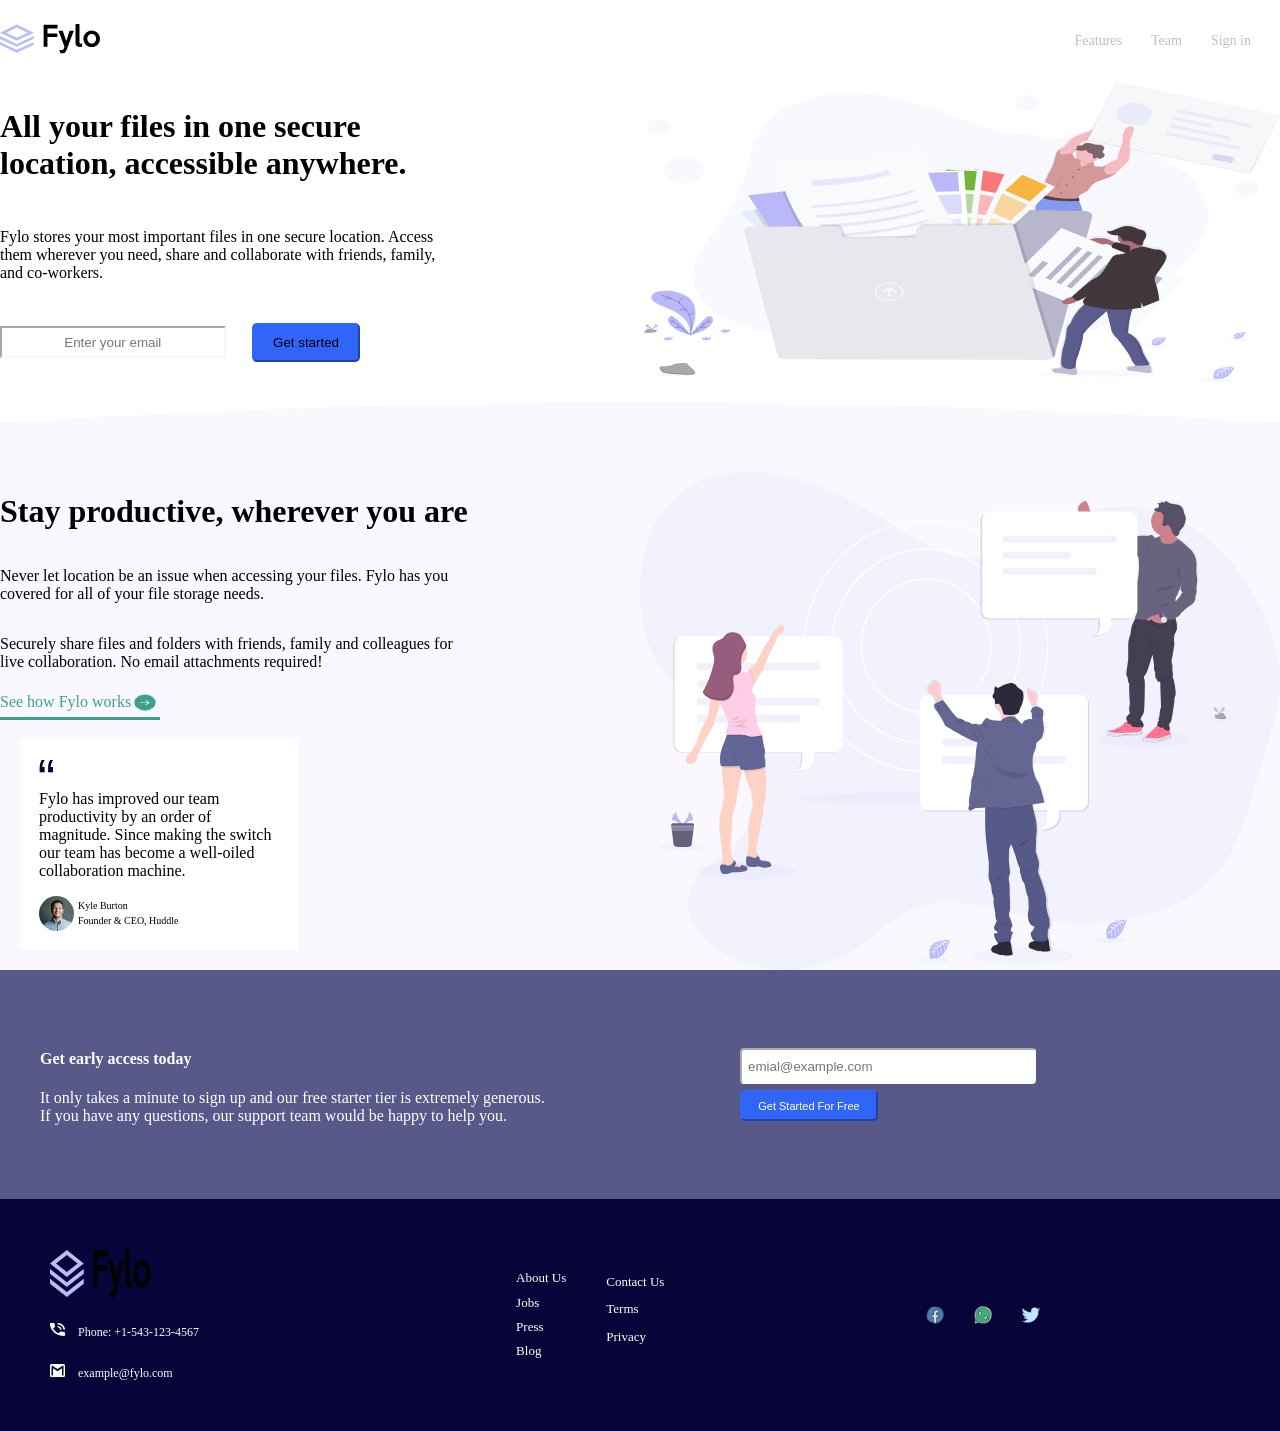
==== project camp/index.html @ cbba4acf "Add files via upload" ====
<!DOCTYPE html>
<html>
<head>
    <meta charset='utf-8'>
    <meta http-equiv='X-UA-Compatible' content='IE=edge'>
    <title>css task</title>
    <meta name='viewport' content='width=device-width, initial-scale=1'>
   <link rel="stylesheet" href="css project Camp.css">
</head>
<body>




<div class="page"> 
    <div class="header">
    <div class="logo">
        <img src="images/logo.svg" alt="logo icon">
        </div>
    <ul class="links">
    <li>Features</li>
    <li>Team</li>
    <li>Sign in</li> 
    </ul>
    </div>
    <div class="main-area">
    <div class="content">
        <div class="cont1"><h1>All your files in one secure <br> location, accessible anywhere.</h1>
        <p>Fylo stores your most important files in one secure location. 
            Access <br> them wherever you need, share and collaborate with friends, 
            family, <br> and co-workers.
        </p>
        <div>
            <input type="text" placeholder="Enter your email" class="child1">
        <input type="button" value="Get started" class="child2">
        </div>
        
    </div>
    
        
        <img src="images/illustration-1.svg" alt="">
    </div>
    
    <div class="sidebar">
        
        <!-- <img src="images/bg-curve-desktop.svg" alt="" id="center-img"> -->
        <div class="sid-continare">
            <h1>Stay productive, wherever you are</h1>
            <p>
                Never let location be an issue when accessing your files. Fylo has you <br>

    covered for all of your file storage needs.
    
            </p>
            <p>Securely share files and folders with friends, family and colleagues for <br>
                live collaboration. No email attachments required!
                </p>
                <div class="div1">
                    <p>See how Fylo works</p>
                    <img src="images/icon-arrow.svg" alt="" width="5" height="10">
                
                </div>
                
                <div class="div2">
                    <img src="images/icon-quotes.svg" alt="" width="15" height="15">
                    <p>Fylo has improved our team productivity by an order of magnitude. Since 
                        making the switch our team has become a well-oiled collaboration machine.</p>
                    <div class="div3">
                        <img src="images/avatar-testimonial.jpg" alt="">
                        <div class="div4">
                        <p>Kyle Burton</p>
                        <p>Founder & CEO, Huddle</p>
                        </div>
                        
                    </div>
                </div>
        </div>
       
            <img src="images/illustration-2.svg" alt="" class="illustration-2">

    </div>
    </div>
    <div class="section3">
        <div class="childone-sec3">
            <h4>Get early access today</h4>
            <p>
                It only takes a minute to sign up and our free starter tier is extremely generous. <br>

                If you have any questions, our support team would be happy to help you.

            </p>
        </div>
        <div class="child2-sec3">
            <input type="text" placeholder="emial@example.com">
            <input type="button" value="Get Started For Free">
        </div>


    </div>
    <div class="footer">

    <div class="contact">
        <img src="images/logo.svg" alt="" width="100px" height="50px">
        <div class="phone">
            <img src="images/icon-phone.svg" alt="" width="15px" height="13px">
            Phone: +1-543-123-4567
            
        </div>
        <div class="email">
            <img src="images/icon-email.svg" alt="" width="15px" height="13px">
            example@fylo.com
        </div>

    </div>
    <div class="list-about">

        <ul>
            <li>About Us</li>
            <li>Jobs</li>
            <li>Press</li>
            <li>Blog</li>
        </ul>
        <ul>
            <li>Contact Us</li>
            <li>Terms</li>
            <li>Privacy</li>
            <li></li>
        </ul>

    </div>
    <div class="icon-media">
        <img src="images/icons8-facebook-48.png" alt="">
        <img src="images/icons8-whatsapp-48.png" alt="">
        <img src="images/icons8-twitter-40.png" alt="">
    </div>
    </div>
</div>
<!-- # Front-end Style Guide

## Colors

### Primary

-   Very Dark Blue: rgb(7, 4, 57)
-   Desaturated Blue: rgb(88, 89, 137)

### Accent

-   Bright Blue: rgb(48, 101, 248)
-   Moderate Cyan: rgb(60, 159, 143)

### Neutral

-   Light Grayish Blue: rgb(246, 246, 254)
-   Light Gray: rgb(191, 191, 191) -->

    
</body>
</html>
---- project camp/css project Camp.css ----
body{
    margin: 0px;
   }
   .parent .child .title{
    color: red;
}
.parent .title{
    color: blue;
}
.parent > p , .title{
    color: green;
}
.Task2 p{
    padding: 20px;
font-size: 30px;
font-weight: bold;
text-shadow: aqua;
text-shadow: 1px 1px red, 2px 2px #3fbdbd, 3px 3px #7878e5;
}
.Task3 .one{
    text-transform: uppercase;
    font-weight: bold;
}
.Task3 .two{
    text-transform: capitalize;
    font-weight: bold;
}
.Task3 .three{
    
    font-weight: bold;
}
.Parent{
    width: 800px;
    
}
 .child1{
    width: auto;
/* height: auto; */
gap: 15px;
background-color: blanchedalmond;

text-align: center;
margin: 15px 0 15px 0;
}
 .child2{
    width: calc(99% / 3);
/* height: auto; */

padding: 10px;
gap: 15px;
background-color: blanchedalmond;
text-align: center;
margin: 15px 0 15px 0;
display: inline-block;
}
 .child3{
    width: calc(99% / 2);
/* height: auto; */
gap: 15px;
background-color: blanchedalmond;
text-align: center;
margin: 15px 0 15px 0;
display: inline-block;
}
 .child4{
    width: calc(98% / 4);
/* height: auto; */
gap: 15px;
background-color: blanchedalmond;
text-align: center;
margin: 15px 0 15px 0;
display: inline-block;
}
.box{
    display: block;
    width: 100%;
    height: 100%    ;
}
.box .shadow{
top: 50%;
left: 50%;
transform: translate(-50%,-50%);
width: 100px;
height: 100px;
position: absolute;
background-color: beige;
border-radius: 0px 46px;
box-shadow: inset 0px 0px 17px 0px black;
display: block;
}
:root {
--mainColor: #d4e6e4;
--mainPadding: 10px;
} 
/* .cont{
display: block;
width: 100%;
height: auto;
} */
.cont div {
width: 365px;
height: 16px;
border: 2px solid var(--mainColor);
color: var(--mainColor);
padding: var(--mainPadding);
margin: 13px;



}

.page{

width: 100%;
height: auto;

display: flex;
flex-direction: column;
flex-wrap: wrap;
align-content: stretch;
}
.header{
display: flex;
flex-direction: row;
flex-wrap: wrap;
justify-content: space-between;
align-items: center;

}
.logo img{

width: 100px;
height: auto;
}
.links{
display: flex;
flex-direction: row;
flex-wrap: wrap;
align-content: space-between;
list-style: none;
width: 80%;
justify-content: flex-end;
}
.links li{
padding-right: 29px;
direction: ltr;
float: right;
font-size: 14px;
color: rgb(191, 191, 191);
}
.main-area{
display: flex;
flex-direction: column;
justify-content: space-between;
gap: 20px;

}
.content , .sidebar{
width: auto;
height: 300px;
display: flex;

}
.content img {
width: 50%;


}
.content .cont1{
width: 50%;
display: flex;
flex-direction: column;
flex-wrap: wrap;
align-content: flex-start;
justify-content: space-around;
}
.content .cont1 div input:first-child{
width: 50%;

margin-right: 22px;
height: 26px;
background-color: white;
border-color: rgb(246, 246, 254);

}
.content .cont1 div input:nth-child(2){
width: 25%;

background-color: rgb(48, 101, 248);
border-radius: 5px;
border-color: rgb(48, 101, 248);


}
.sidebar{
display: flex;
flex-direction: row;
flex-wrap: nowrap;
justify-content: space-between;
background-image: url(images/bg-curve-desktop.svg);
background-repeat: no-repeat;
background-size: cover;
background-position: center;
height: auto;
padding-top: 70px;
}
.sidebar .illustration-2{
width: 50%;
}
.sidebar .sid-continare{
display: flex;
flex-direction: column;
}
.sidebar .sid-continare .div1{
display: flex;
width: 160px;
height: 30px;
color: #3da08f;
flex-direction: row;
flex-wrap: wrap;
align-content: center;
align-items: center;
border-bottom-style: solid;

}
.sidebar .sid-continare .div1 img{
width: 28px;
height: 21px;
}
.div2{
width: 240px;
height: auto;
display: flex;
flex-direction: column;
flex-wrap: wrap;
justify-content: space-evenly;
align-items: flex-start;
margin: 20px;
padding: 19px;
background-color: white;
}
.div3{
display: flex;
flex-direction: row;
flex-wrap: wrap;
justify-content: flex-start;
}
.div3 > img{
width: 35px;
height: 35px;
border-radius: 20px;
}
.div4 > p{

font-size: 10px;
margin: 4px;
}
.section3{
display: flex;
background-color: rgb(88, 89, 137);
color: white;
flex-direction: row;
flex-wrap: wrap;
align-items: center;

}
.section3 .childone-sec3 {
width: 45%;
padding: 40px;
font-family: cursive;

}
.section3 .child2-sec3{
width: 30%;
padding: 40px;
display: flex;
flex-direction: column;
flex-wrap: wrap;
align-content: center;
justify-content: space-evenly;
gap: 6px;

}
.section3 .child2-sec3 input:first-child{
border-color: white;
width: 280px;
height: 20px;
border-radius: 4px;
padding: 6px;


}
.section3 .child2-sec3 input:nth-child(2){
border-color: rgb(48, 101, 248);
width: 138px;
height: 31px;
border-radius: 13px;
padding: 6px;
font-size: 11px;
background-color: rgb(48, 101, 248);
color: white;
border-radius: 5px;

}
.footer{
display: flex;
flex-direction: row;
justify-content: flex-start;
background-color: rgb(7, 4, 57);

font-family: cursive;
padding: 20px;
flex-wrap: wrap;
align-items: stretch;
gap: 214px;
}
.contact{
display: flex;
color: white;
flex-direction: column;
flex-wrap: wrap;
justify-content: space-around;
align-items: flex-start;
gap: 24px;
padding: 30px;}
.contact img{
padding-right: 10px;
}
.contact .phone , .email{
font-size: 12px;

}
.list-about{
display: flex;
padding: 33px;
color: white;
}
.list-about ul{
display: flex;
flex-direction: column;
flex-wrap: wrap;
justify-content: space-evenly;
gap: 6px;
}
.list-about ul li{
list-style: none;

font-size: 13px;
cursor: pointer;
}
.icon-media{
display: flex;
align-items: center;

}
.icon-media img{
width: 20px;
height: 20px;
padding: 14px;
cursor: pointer;

}
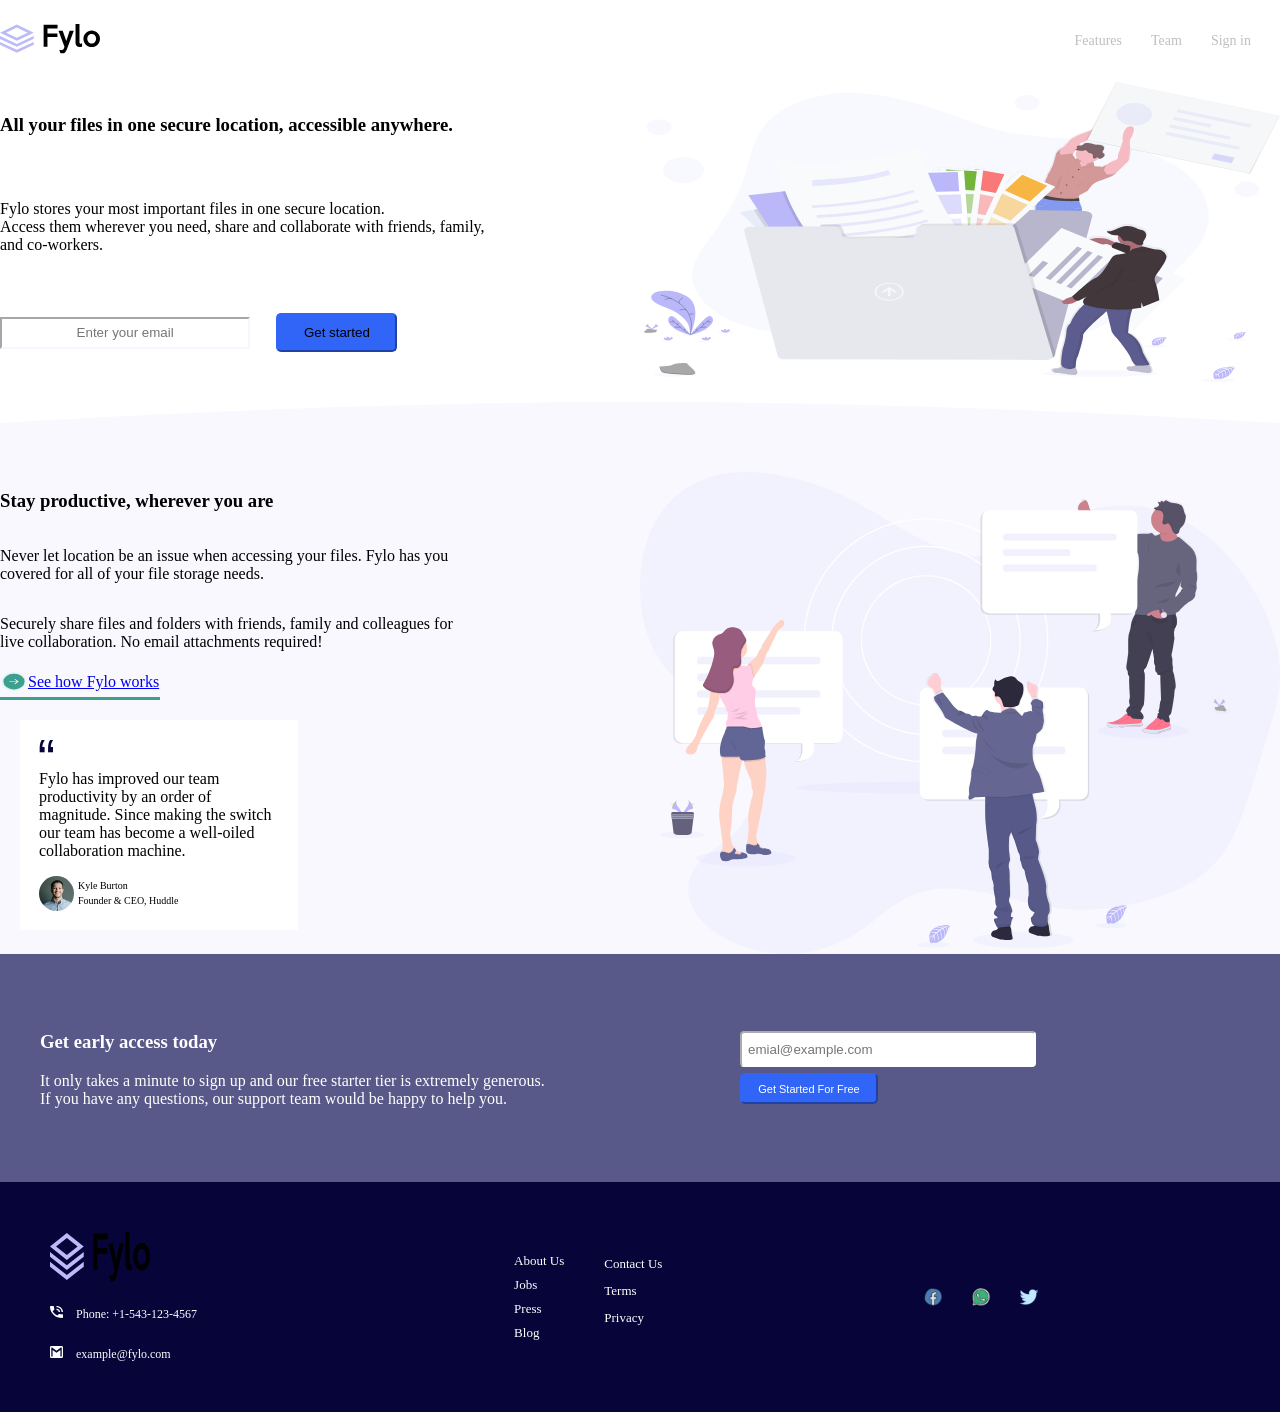
==== commit 133d46c3: "Add files via upload" ====
--- a/project camp/index.html
+++ b/project camp/index.html
@@ -25,9 +25,9 @@
     </div>
     <div class="main-area">
     <div class="content">
-        <div class="cont1"><h1>All your files in one secure <br> location, accessible anywhere.</h1>
-        <p>Fylo stores your most important files in one secure location. 
-            Access <br> them wherever you need, share and collaborate with friends, 
+        <div class="cont1"><h3>All your files in one secure location,  accessible anywhere.</h3>
+        <p>Fylo stores your most important files in one secure location. <br>
+            Access  them wherever you need, share and collaborate with friends, 
             family, <br> and co-workers.
         </p>
         <div>
@@ -43,9 +43,9 @@
     
     <div class="sidebar">
         
-        <!-- <img src="images/bg-curve-desktop.svg" alt="" id="center-img"> -->
+        
         <div class="sid-continare">
-            <h1>Stay productive, wherever you are</h1>
+            <h3>Stay productive, wherever you are</h3>
             <p>
                 Never let location be an issue when accessing your files. Fylo has you <br>
 
@@ -56,8 +56,9 @@
                 live collaboration. No email attachments required!
                 </p>
                 <div class="div1">
-                    <p>See how Fylo works</p>
+                    
                     <img src="images/icon-arrow.svg" alt="" width="5" height="10">
+                    <a href="@">See how Fylo works</a> 
                 
                 </div>
                 
@@ -82,7 +83,7 @@
     </div>
     <div class="section3">
         <div class="childone-sec3">
-            <h4>Get early access today</h4>
+            <h3>Get early access today</h3>
             <p>
                 It only takes a minute to sign up and our free starter tier is extremely generous. <br>
 
@@ -102,12 +103,12 @@
     <div class="contact">
         <img src="images/logo.svg" alt="" width="100px" height="50px">
         <div class="phone">
-            <img src="images/icon-phone.svg" alt="" width="15px" height="13px">
+            <img src="images/icon-phone.svg" alt="" width="13px" height="12px">
             Phone: +1-543-123-4567
             
         </div>
         <div class="email">
-            <img src="images/icon-email.svg" alt="" width="15px" height="13px">
+            <img src="images/icon-email.svg" alt="" width="13px" height="12px">
             example@fylo.com
         </div>
 
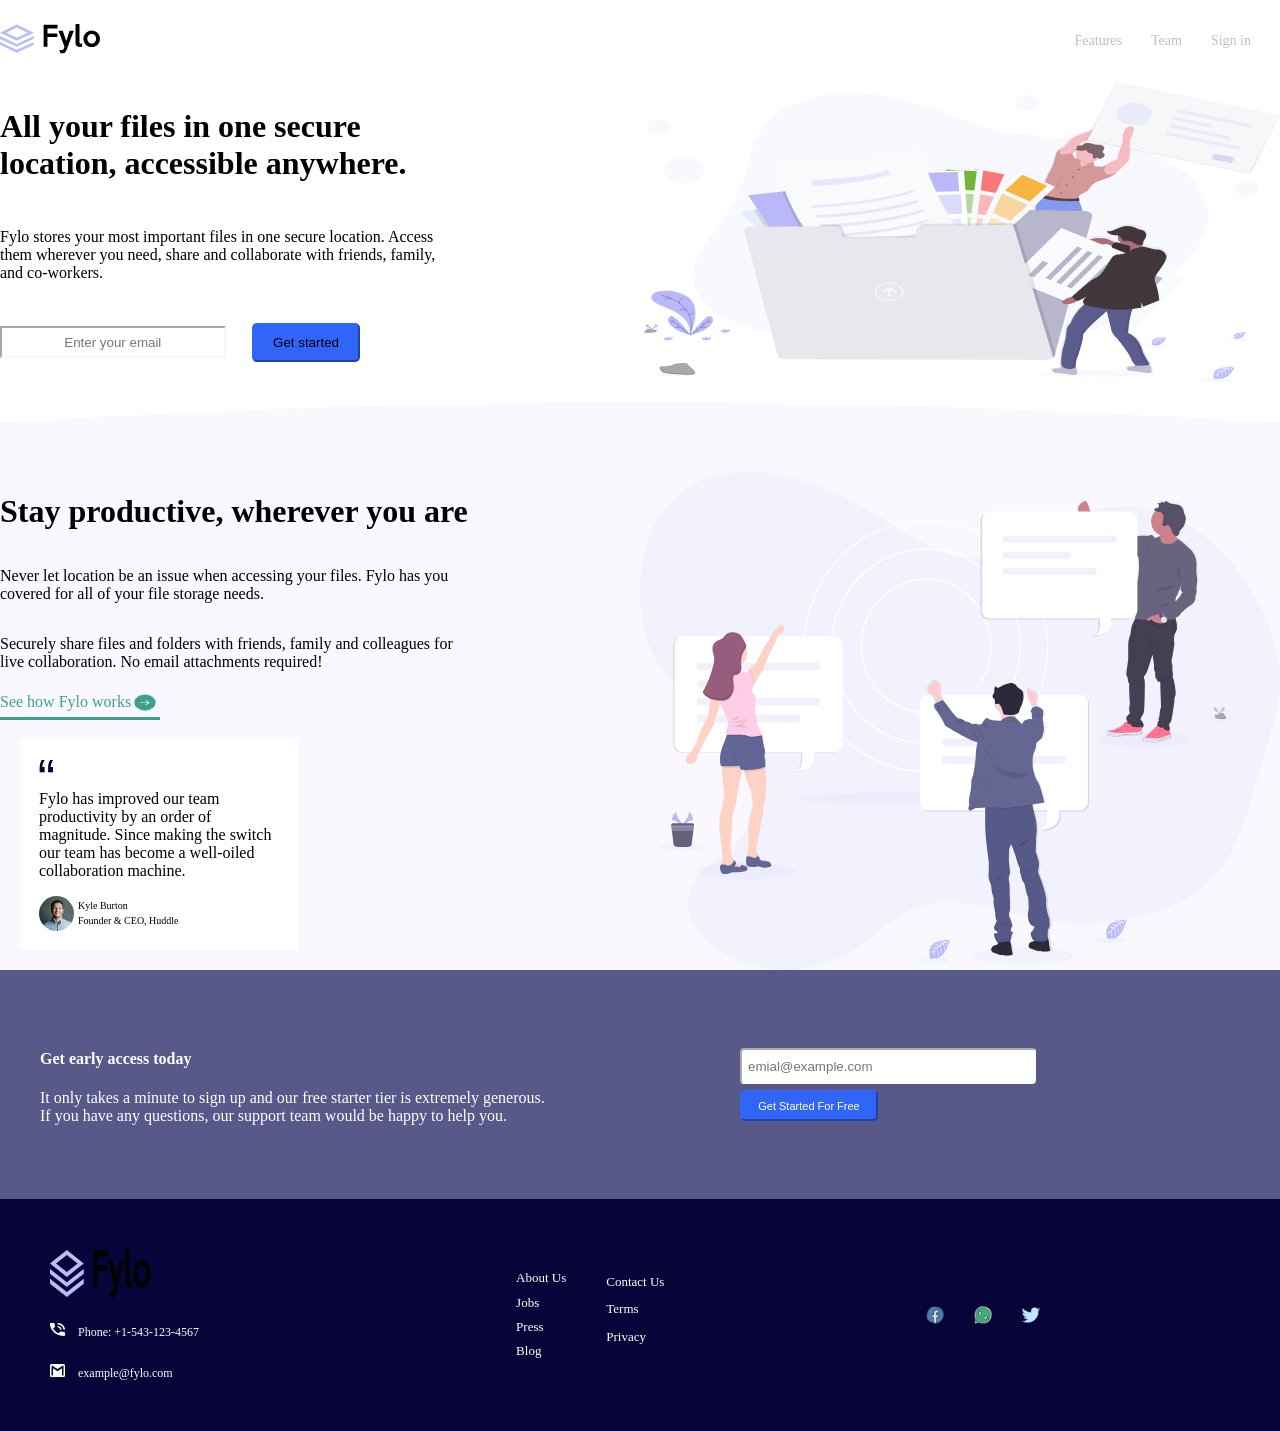
==== commit 0e2c9b2a: "Add files via upload" ====
--- a/project camp/index.html
+++ b/project camp/index.html
@@ -25,9 +25,9 @@
     </div>
     <div class="main-area">
     <div class="content">
-        <div class="cont1"><h3>All your files in one secure location,  accessible anywhere.</h3>
-        <p>Fylo stores your most important files in one secure location. <br>
-            Access  them wherever you need, share and collaborate with friends, 
+        <div class="cont1"><h1>All your files in one secure <br> location, accessible anywhere.</h1>
+        <p>Fylo stores your most important files in one secure location. 
+            Access <br> them wherever you need, share and collaborate with friends, 
             family, <br> and co-workers.
         </p>
         <div>
@@ -43,9 +43,9 @@
     
     <div class="sidebar">
         
-        
+        <!-- <img src="images/bg-curve-desktop.svg" alt="" id="center-img"> -->
         <div class="sid-continare">
-            <h3>Stay productive, wherever you are</h3>
+            <h1>Stay productive, wherever you are</h1>
             <p>
                 Never let location be an issue when accessing your files. Fylo has you <br>
 
@@ -56,9 +56,8 @@
                 live collaboration. No email attachments required!
                 </p>
                 <div class="div1">
-                    
+                    <p>See how Fylo works</p>
                     <img src="images/icon-arrow.svg" alt="" width="5" height="10">
-                    <a href="@">See how Fylo works</a> 
                 
                 </div>
                 
@@ -83,7 +82,7 @@
     </div>
     <div class="section3">
         <div class="childone-sec3">
-            <h3>Get early access today</h3>
+            <h4>Get early access today</h4>
             <p>
                 It only takes a minute to sign up and our free starter tier is extremely generous. <br>
 
@@ -103,12 +102,12 @@
     <div class="contact">
         <img src="images/logo.svg" alt="" width="100px" height="50px">
         <div class="phone">
-            <img src="images/icon-phone.svg" alt="" width="13px" height="12px">
+            <img src="images/icon-phone.svg" alt="" width="15px" height="13px">
             Phone: +1-543-123-4567
             
         </div>
         <div class="email">
-            <img src="images/icon-email.svg" alt="" width="13px" height="12px">
+            <img src="images/icon-email.svg" alt="" width="15px" height="13px">
             example@fylo.com
         </div>
 
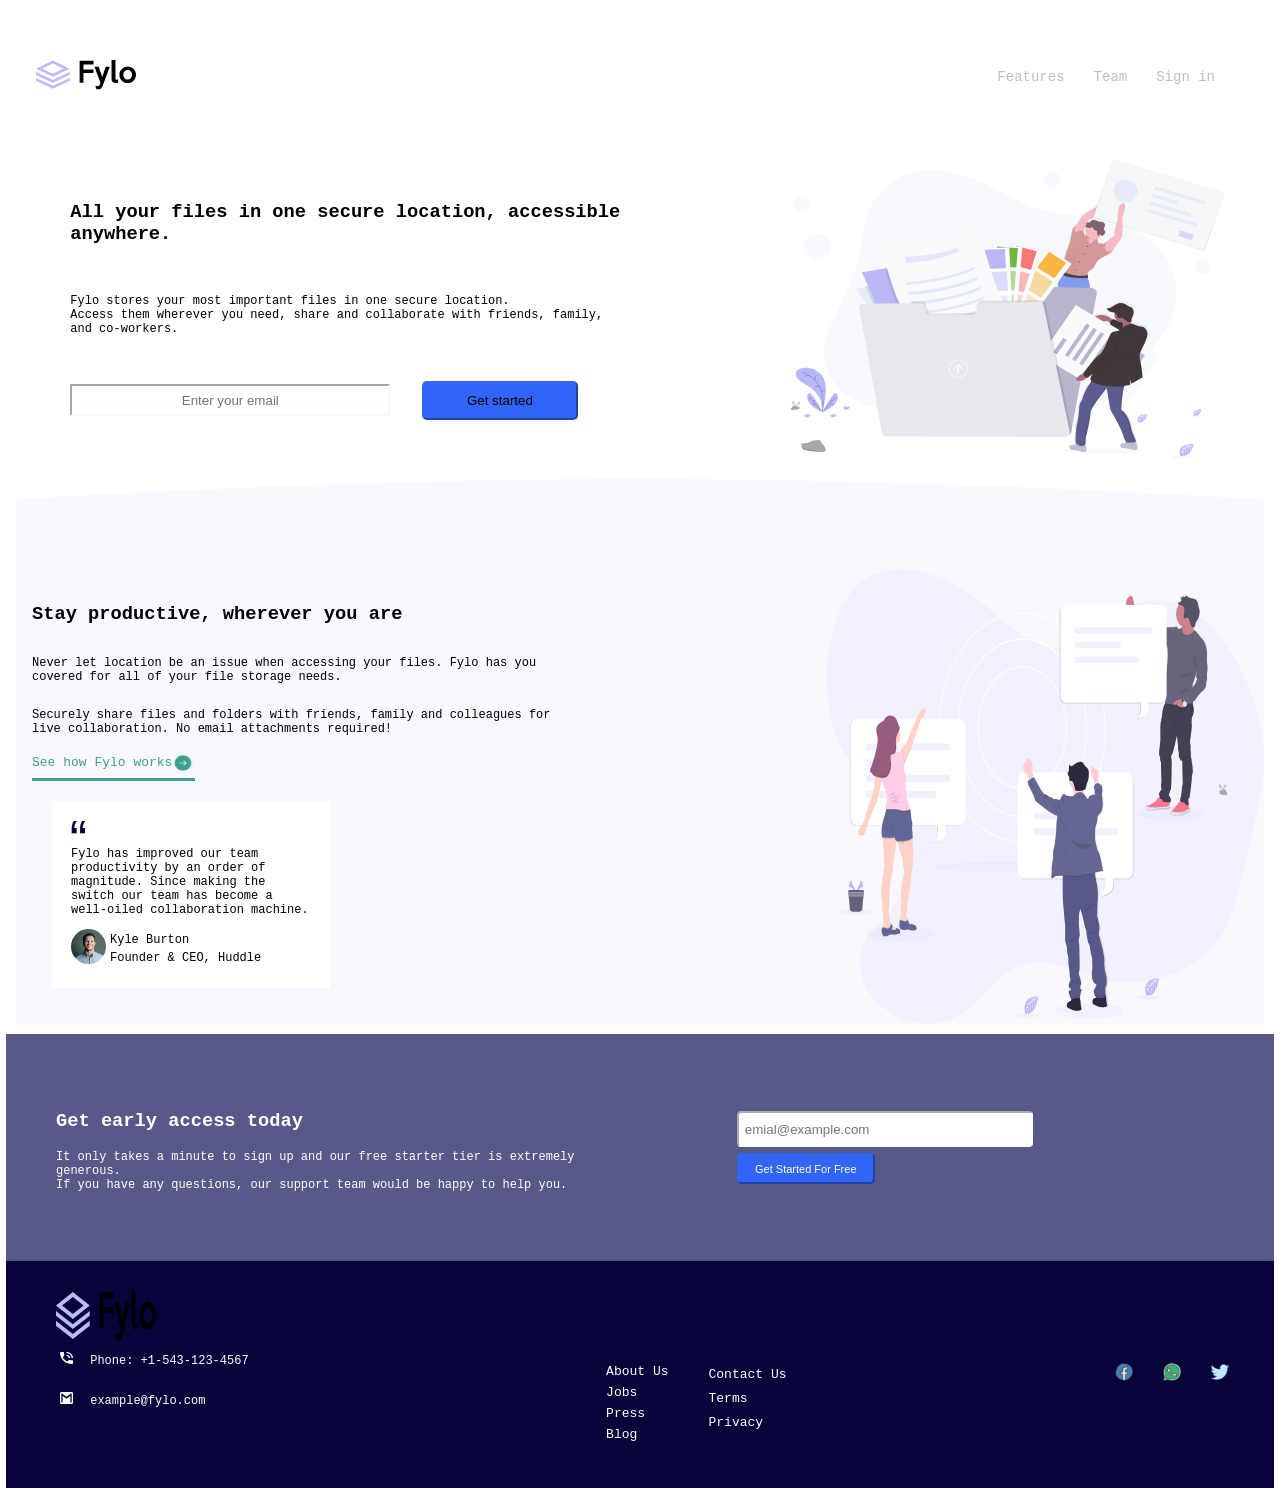
==== commit 3bbfcdb7: "Add files via upload" ====
--- a/project camp/index.html
+++ b/project camp/index.html
@@ -25,9 +25,9 @@
     </div>
     <div class="main-area">
     <div class="content">
-        <div class="cont1"><h1>All your files in one secure <br> location, accessible anywhere.</h1>
-        <p>Fylo stores your most important files in one secure location. 
-            Access <br> them wherever you need, share and collaborate with friends, 
+        <div class="cont1"><h3>All your files in one secure location,  accessible anywhere.</h3>
+        <p>Fylo stores your most important files in one secure location. <br>
+            Access  them wherever you need, share and collaborate with friends, 
             family, <br> and co-workers.
         </p>
         <div>
@@ -43,9 +43,9 @@
     
     <div class="sidebar">
         
-        <!-- <img src="images/bg-curve-desktop.svg" alt="" id="center-img"> -->
+        
         <div class="sid-continare">
-            <h1>Stay productive, wherever you are</h1>
+            <h3>Stay productive, wherever you are</h3>
             <p>
                 Never let location be an issue when accessing your files. Fylo has you <br>
 
@@ -56,8 +56,9 @@
                 live collaboration. No email attachments required!
                 </p>
                 <div class="div1">
-                    <p>See how Fylo works</p>
+                    
                     <img src="images/icon-arrow.svg" alt="" width="5" height="10">
+                    <a href="@">See how Fylo works</a> 
                 
                 </div>
                 
@@ -82,7 +83,7 @@
     </div>
     <div class="section3">
         <div class="childone-sec3">
-            <h4>Get early access today</h4>
+            <h3>Get early access today</h3>
             <p>
                 It only takes a minute to sign up and our free starter tier is extremely generous. <br>
 
@@ -98,42 +99,47 @@
 
     </div>
     <div class="footer">
+        <img src="images/logo.svg" alt="" width="100px" height="50px">
+        <div class="footer-content">
+            <div class="contact">
+        
+                <div class="phone">
+                    <img src="images/icon-phone.svg" alt="" width="13px" height="12px">
+                    Phone: +1-543-123-4567
+                    
+                </div>
+                <div class="email">
+                    <img src="images/icon-email.svg" alt="" width="13px" height="12px">
+                    example@fylo.com
+                </div>
+        
+            </div>
+            <div class="list-about">
+        
+                <ul>
+                    <li>About Us</li>
+                    <li>Jobs</li>
+                    <li>Press</li>
+                    <li>Blog</li>
+                </ul>
+                <ul>
+                    <li>Contact Us</li>
+                    <li>Terms</li>
+                    <li>Privacy</li>
+                    <li></li>
+                </ul>
+        
+            </div>
+            <div class="icon-media">
+                <img src="images/icons8-facebook-48.png" alt="">
+                <img src="images/icons8-whatsapp-48.png" alt="">
+                <img src="images/icons8-twitter-40.png" alt="">
+            </div>
+            </div>
 
-    <div class="contact">
-        <img src="images/logo.svg" alt="" width="100px" height="50px">
-        <div class="phone">
-            <img src="images/icon-phone.svg" alt="" width="15px" height="13px">
-            Phone: +1-543-123-4567
-            
-        </div>
-        <div class="email">
-            <img src="images/icon-email.svg" alt="" width="15px" height="13px">
-            example@fylo.com
         </div>
 
-    </div>
-    <div class="list-about">
-
-        <ul>
-            <li>About Us</li>
-            <li>Jobs</li>
-            <li>Press</li>
-            <li>Blog</li>
-        </ul>
-        <ul>
-            <li>Contact Us</li>
-            <li>Terms</li>
-            <li>Privacy</li>
-            <li></li>
-        </ul>
-
-    </div>
-    <div class="icon-media">
-        <img src="images/icons8-facebook-48.png" alt="">
-        <img src="images/icons8-whatsapp-48.png" alt="">
-        <img src="images/icons8-twitter-40.png" alt="">
-    </div>
-    </div>
+   
 </div>
 <!-- # Front-end Style Guide
 
--- a/project camp/css project Camp.css
+++ b/project camp/css project Camp.css
@@ -1,7 +1,9 @@
 
    
    body{
-    margin: 0px;
+    margin: 3px;
+    padding: 3px;
+    font-family: 'Courier New', Courier, monospace;
    }
    .parent .child .title{
     color: red;
@@ -122,11 +124,13 @@
 align-content: stretch;
 }
 .header{
-display: flex;
-flex-direction: row;
-flex-wrap: wrap;
-justify-content: space-between;
-align-items: center;
+    display: flex;
+    flex-direction: row;
+    flex-wrap: wrap;
+    justify-content: space-between;
+    align-items: center;
+    padding: 30px;
+
 
 }
 .logo img{
@@ -155,26 +159,33 @@
 flex-direction: column;
 justify-content: space-between;
 gap: 20px;
+padding: 10px;
 
 }
 .content , .sidebar{
-width: auto;
-height: 300px;
-display: flex;
+    width: auto;
+    height: 300px;
+    display: flex;
+    flex-direction: row;
+    justify-content: space-around
 
 }
 .content img {
-width: 50%;
+width: 35%;
 
 
 }
 .content .cont1{
-width: 50%;
-display: flex;
-flex-direction: column;
-flex-wrap: wrap;
-align-content: flex-start;
-justify-content: space-around;
+    width: 50%;
+    display: flex;
+    flex-direction: column;
+    flex-wrap: wrap;
+    align-content: flex-start;
+    justify-content: space-around;
+    padding: 15px;
+}
+.content .cont1 p{
+font-size: 12px;
 }
 .content .cont1 div input:first-child{
 width: 50%;
@@ -204,30 +215,40 @@
 background-size: cover;
 background-position: center;
 height: auto;
-padding-top: 70px;
+padding-top: 90px;
 }
 .sidebar .illustration-2{
-width: 50%;
+width: 35%;
 }
 .sidebar .sid-continare{
 display: flex;
 flex-direction: column;
+padding: 16px
+}
+.sidebar .sid-continare p{
+    font-size: 12px;
 }
 .sidebar .sid-continare .div1{
-display: flex;
-width: 160px;
-height: 30px;
-color: #3da08f;
-flex-direction: row;
-flex-wrap: wrap;
-align-content: center;
-align-items: center;
-border-bottom-style: solid;
+    display: flex;
+    width: 163px;
+    height: 30px;
+    color: #3da08f;
+    flex-direction: row-reverse;
+    flex-wrap: wrap;
+    align-content: center;
+    align-items: center;
+    border-bottom-style: solid;
+    justify-content: flex-end;
 
 }
 .sidebar .sid-continare .div1 img{
-width: 28px;
-height: 21px;
+    width: 22px;
+    height: 20px;
+}
+.sidebar .sid-continare .div1 a{
+    text-decoration: none;
+    color: #3da08f;
+    font-size: 13px;
 }
 .div2{
 width: 240px;
@@ -264,13 +285,17 @@
 flex-direction: row;
 flex-wrap: wrap;
 align-items: center;
+padding: 10px;
 
 }
 .section3 .childone-sec3 {
 width: 45%;
 padding: 40px;
-font-family: cursive;
-
+
+
+}
+.section3 .childone-sec3 p{
+    font-size: 12px;
 }
 .section3 .child2-sec3{
 width: 30%;
@@ -305,26 +330,35 @@
 
 }
 .footer{
-display: flex;
-flex-direction: row;
-justify-content: flex-start;
-background-color: rgb(7, 4, 57);
-
-font-family: cursive;
-padding: 20px;
-flex-wrap: wrap;
-align-items: stretch;
-gap: 214px;
+    display: flex;
+    flex-direction: column;
+    background-color: rgb(7, 4, 57);
+    
+    padding: 30px;
+    flex-wrap: wrap;
+    align-items: stretch;
+    gap: 7px;
+    align-content: stretch;
+}
+.footer img{
+    padding-left: 20px;
 }
 .contact{
-display: flex;
-color: white;
-flex-direction: column;
-flex-wrap: wrap;
-justify-content: space-around;
-align-items: flex-start;
-gap: 24px;
-padding: 30px;}
+    display: flex;
+    color: white;
+    flex-direction: column;
+    flex-wrap: wrap;
+    justify-content: space-around;
+    align-items: flex-start;
+    gap: 24px;
+    padding: 4px;}
+.footer-content{
+    display: flex;
+    flex-direction: row;
+    flex-wrap: wrap;
+    justify-content: space-between;
+    align-items: flex-start;
+}
 .contact img{
 padding-right: 10px;
 }
@@ -334,7 +368,7 @@
 }
 .list-about{
 display: flex;
-padding: 33px;
+
 color: white;
 }
 .list-about ul{
